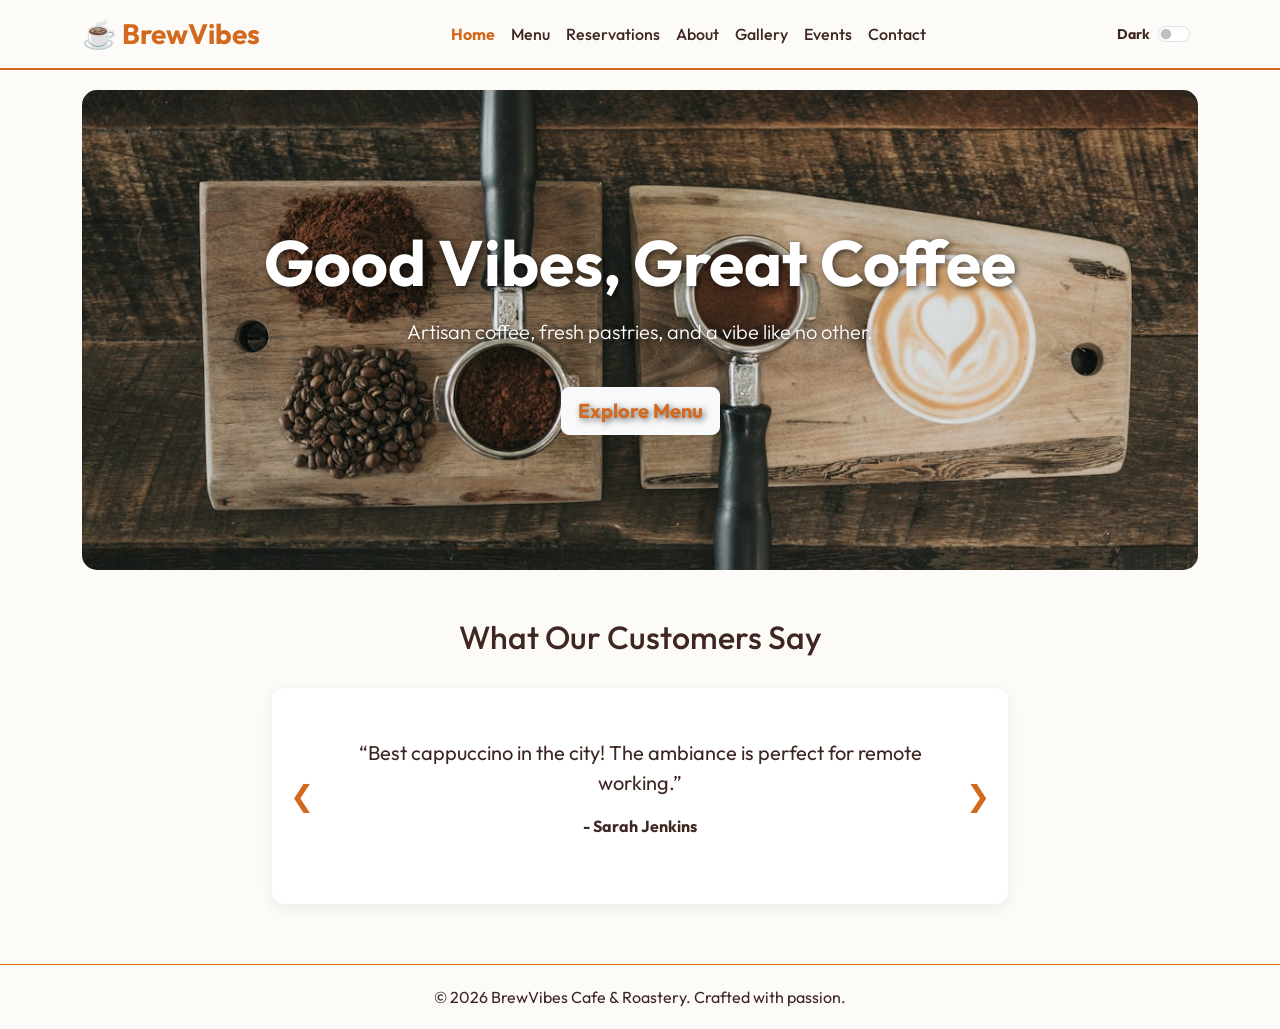
==== index.html @ 3d9e4dc1 "feat: expand navbar to include Gallery and Events links on all pages" ====
<!DOCTYPE html>
<html lang="en" data-theme="light">
<head>
    <meta charset="UTF-8">
    <meta name="viewport" content="width=device-width, initial-scale=1.0">
    <title>Home | BrewVibes Cafe</title>
    <link href="https://cdn.jsdelivr.net/npm/bootstrap@5.3.0/dist/css/bootstrap.min.css" rel="stylesheet">
    <link href="https://fonts.googleapis.com/css2?family=Outfit:wght@300;400;600;700&display=swap" rel="stylesheet">
    <link rel="stylesheet" href="css/style.css">
</head>
<body>
    <nav class="navbar navbar-expand-lg sticky-top">
        <div class="container">
            <a class="navbar-brand fw-bold fs-3" href="index.html" style="color: var(--primary-color);">&#9749; BrewVibes</a>
            <button class="navbar-toggler" type="button" data-bs-toggle="collapse" data-bs-target="#navbarNav">
                <span class="navbar-toggler-icon"></span>
            </button>
            <div class="collapse navbar-collapse" id="navbarNav">
                <ul class="navbar-nav mx-auto">
                    <li class="nav-item"><a class="nav-link active" href="index.html">Home</a></li>
                    <li class="nav-item"><a class="nav-link" href="menu.html">Menu</a></li>
                    <li class="nav-item"><a class="nav-link" href="reservations.html">Reservations</a></li>
                    <li class="nav-item"><a class="nav-link" href="about.html">About</a></li>
                    <li class="nav-item"><a class="nav-link" href="gallery.html">Gallery</a></li>
                    <li class="nav-item"><a class="nav-link" href="events.html">Events</a></li>
                    <li class="nav-item"><a class="nav-link" href="contact.html">Contact</a></li>
                </ul>
                <div class="d-flex align-items-center ms-3">
                    <span class="me-2 small fw-bold">Dark</span>
                    <div class="form-check form-switch mb-0">
                        <input class="form-check-input" type="checkbox" id="theme-toggle">
                    </div>
                </div>
            </div>
        </div>
    </nav>
    <div class="container">
        <div class="hero">
            <div>
                <h1 class="display-3 fw-bold">Good Vibes, Great Coffee</h1>
                <p class="lead mt-3">Artisan coffee, fresh pastries, and a vibe like no other.</p>
                <a href="menu.html" class="btn btn-light btn-lg mt-4 fw-bold" style="color:#d2691e;">Explore Menu</a>
            </div>
        </div>
        <div class="row mt-5">
            <div class="col-12 text-center mb-4"><h2>What Our Customers Say</h2></div>
            <div class="col-md-8 mx-auto">
                <div class="carousel-container">
                    <button class="carousel-btn prev-btn">&#10094;</button>
                    <button class="carousel-btn next-btn">&#10095;</button>
                    <div class="carousel-slide active">
                        <p class="fs-5">&ldquo;Best cappuccino in the city! The ambiance is perfect for remote working.&rdquo;</p>
                        <p class="fw-bold">- Sarah Jenkins</p>
                    </div>
                    <div class="carousel-slide">
                        <p class="fs-5">&ldquo;I come here every Sunday for their almond croissants. Absolute perfection.&rdquo;</p>
                        <p class="fw-bold">- Mike D.</p>
                    </div>
                    <div class="carousel-slide">
                        <p class="fs-5">&ldquo;The staff is so friendly, and the single-origin pour over changed my life.&rdquo;</p>
                        <p class="fw-bold">- Elena R.</p>
                    </div>
                </div>
            </div>
        </div>
    </div>
    <footer class="footer text-center">
        <div class="container">
            <p class="mb-0">&copy; 2026 BrewVibes Cafe &amp; Roastery. Crafted with passion.</p>
        </div>
    </footer>
    <script src="https://cdn.jsdelivr.net/npm/bootstrap@5.3.0/dist/js/bootstrap.bundle.min.js"></script>
    <script src="js/main.js"></script>
</body>
</html>
---- css/style.css ----
:root {
  --primary-color: #d2691e;
  --bg-color: #fdfbf7;
  --text-color: #3e2723;
  --card-bg: #ffffff;
  --nav-bg: #fdfbf7;
}

[data-theme="dark"] {
  --primary-color: #ffb74d;
  --bg-color: #2e1d16;
  --text-color: #f5f5f5;
  --card-bg: #3e2723;
  --nav-bg: #2e1d16;
}

body {
  background-color: var(--bg-color);
  color: var(--text-color);
  font-family: 'Outfit', sans-serif;
  transition: background-color 0.3s, color 0.3s;
}

.navbar {
  background-color: var(--nav-bg);
  border-bottom: 2px solid var(--primary-color);
}

.nav-link {
  color: var(--text-color) !important;
  font-weight: 500;
}

.nav-link.active {
  color: var(--primary-color) !important;
  font-weight: bold;
}

.hero {
  background: url('../images/hero.jpg') center/cover no-repeat;
  min-height: 480px;
  border-radius: 15px;
  margin-top: 20px;
  display: flex;
  align-items: center;
  justify-content: center;
  text-align: center;
  color: white;
  text-shadow: 2px 2px 6px rgba(0,0,0,0.6);
  padding: 60px 20px;
}

/* Cards */
.card {
  background-color: var(--card-bg);
  border: none;
  border-radius: 12px;
  box-shadow: 0 4px 15px rgba(0,0,0,0.07);
  transition: transform 0.25s ease, box-shadow 0.25s ease;
  color: var(--text-color);
}

.card:hover {
  transform: translateY(-6px);
  box-shadow: 0 8px 25px rgba(0,0,0,0.12);
}

/* Menu images */
.menu-img {
  width: 100%;
  height: 220px;
  object-fit: cover;
  border-radius: 12px 12px 0 0;
}

/* Filter buttons */
.filter-btn {
  border-color: var(--primary-color);
  color: var(--primary-color);
}

.filter-btn.active,
.filter-btn:hover {
  background-color: var(--primary-color);
  color: #fff;
  border-color: var(--primary-color);
}

/* Testimonials Carousel */
.carousel-container {
  position: relative;
  background: var(--card-bg);
  border-radius: 12px;
  padding: 50px 60px;
  text-align: center;
  box-shadow: 0 4px 15px rgba(0,0,0,0.07);
}
.carousel-slide { display: none; animation: fadeIn 0.4s ease; }
.carousel-slide.active { display: block; }
@keyframes fadeIn { from { opacity: 0; } to { opacity: 1; } }
.carousel-btn {
  position: absolute;
  top: 50%;
  transform: translateY(-50%);
  background: none;
  border: none;
  font-size: 1.8rem;
  color: var(--primary-color);
  cursor: pointer;
}
.prev-btn { left: 12px; }
.next-btn { right: 12px; }

/* Form validation */
.is-invalid { border-color: #dc3545 !important; }
.error-msg { color: #dc3545; font-size: 0.8em; display: none; margin-top: 4px; }
.is-invalid + .error-msg { display: block; }

.footer {
  margin-top: 60px;
  padding: 20px 0;
  border-top: 1px solid var(--primary-color);
}
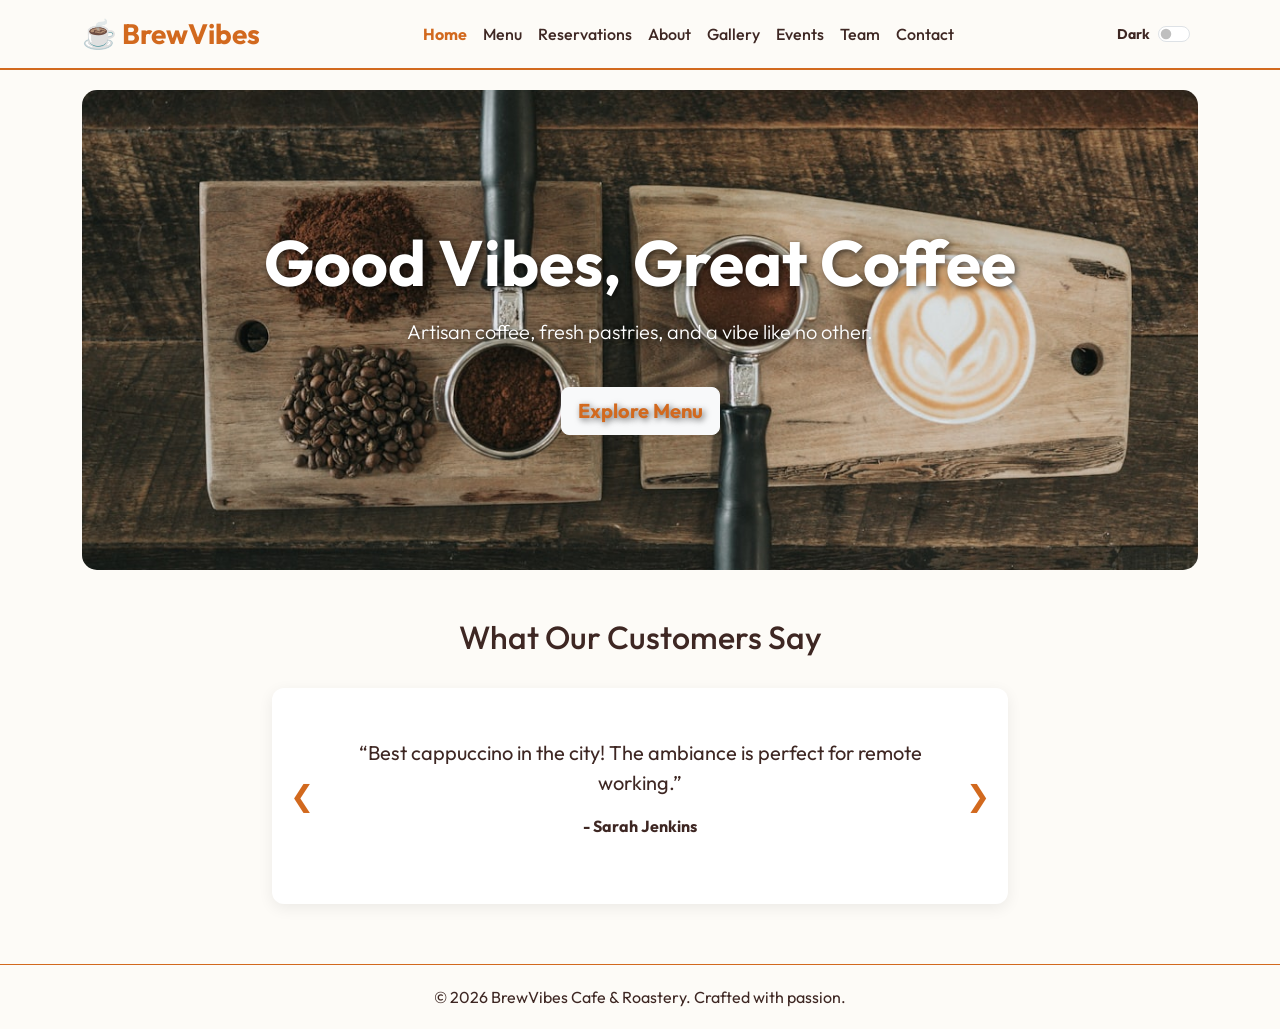
==== commit c5fdf990: "feat: add Team link to navbar on all existing pages" ====
--- a/index.html
+++ b/index.html
@@ -23,6 +23,7 @@
                     <li class="nav-item"><a class="nav-link" href="about.html">About</a></li>
                     <li class="nav-item"><a class="nav-link" href="gallery.html">Gallery</a></li>
                     <li class="nav-item"><a class="nav-link" href="events.html">Events</a></li>
+                    <li class="nav-item"><a class="nav-link" href="team.html">Team</a></li>
                     <li class="nav-item"><a class="nav-link" href="contact.html">Contact</a></li>
                 </ul>
                 <div class="d-flex align-items-center ms-3">
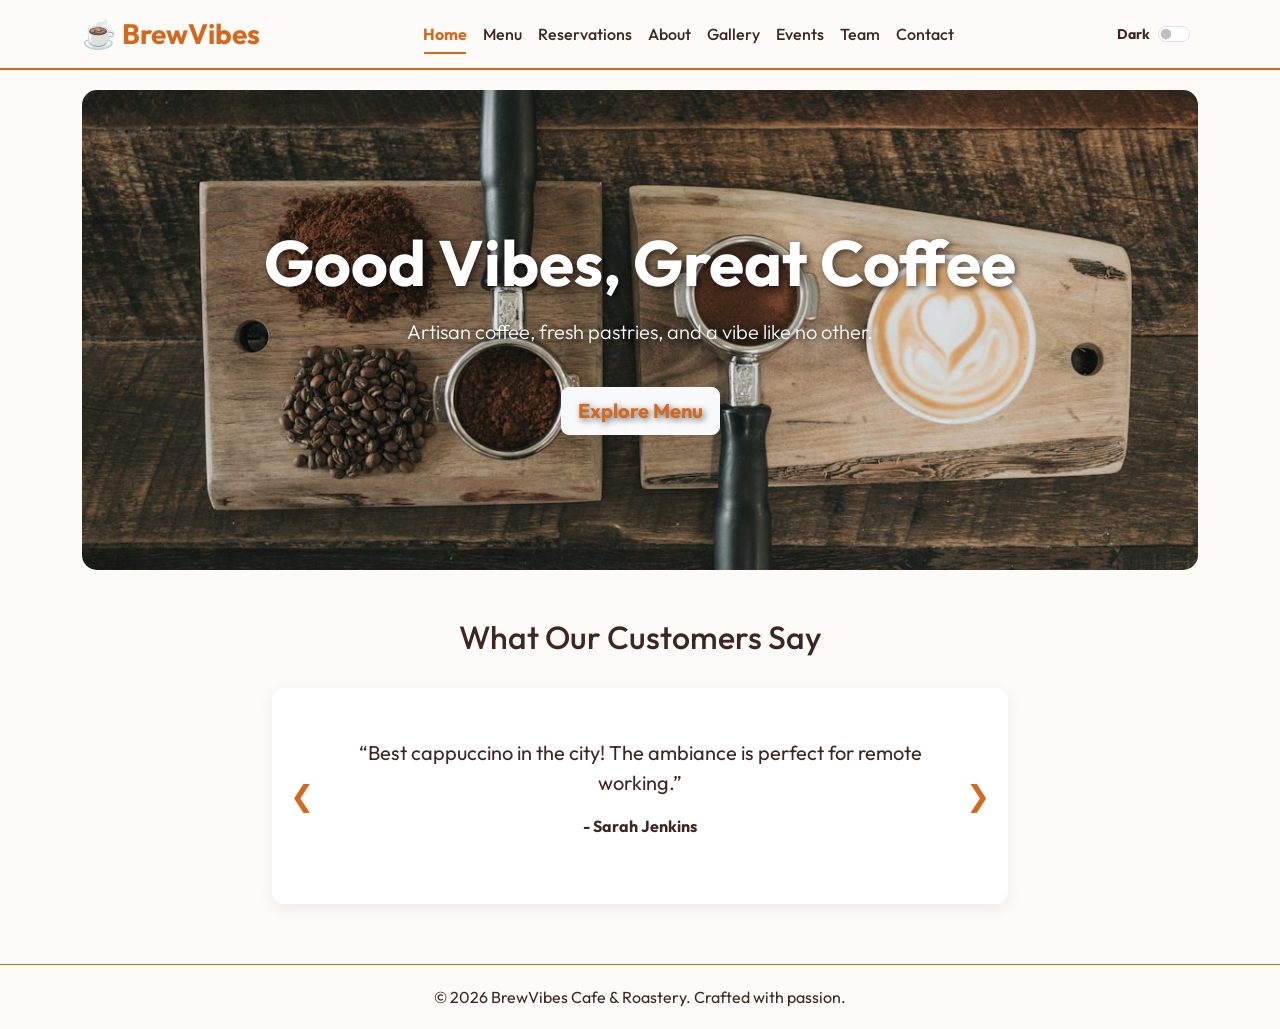
==== commit f0929f4b: "fix: resolve duplicate navbar in gallery and missing links in events" ====
--- a/index.html
+++ b/index.html
@@ -3,16 +3,18 @@
 <head>
     <meta charset="UTF-8">
     <meta name="viewport" content="width=device-width, initial-scale=1.0">
+    <meta name="description" content="BrewVibes Cafe & Roastery - Artisan coffee, fresh pastries, and a vibe like no other.">
     <title>Home | BrewVibes Cafe</title>
     <link href="https://cdn.jsdelivr.net/npm/bootstrap@5.3.0/dist/css/bootstrap.min.css" rel="stylesheet">
     <link href="https://fonts.googleapis.com/css2?family=Outfit:wght@300;400;600;700&display=swap" rel="stylesheet">
+    <link rel="icon" type="image/svg+xml" href="images/favicon.svg">
     <link rel="stylesheet" href="css/style.css">
 </head>
 <body>
     <nav class="navbar navbar-expand-lg sticky-top">
         <div class="container">
-            <a class="navbar-brand fw-bold fs-3" href="index.html" style="color: var(--primary-color);">&#9749; BrewVibes</a>
-            <button class="navbar-toggler" type="button" data-bs-toggle="collapse" data-bs-target="#navbarNav">
+            <a class="navbar-brand fw-bold fs-3" href="index.html" style="color: var(--primary-color);">☕ BrewVibes</a>
+            <button class="navbar-toggler" type="button" data-bs-toggle="collapse" data-bs-target="#navbarNav" aria-label="Toggle navigation">
                 <span class="navbar-toggler-icon"></span>
             </button>
             <div class="collapse navbar-collapse" id="navbarNav">
@@ -29,7 +31,7 @@
                 <div class="d-flex align-items-center ms-3">
                     <span class="me-2 small fw-bold">Dark</span>
                     <div class="form-check form-switch mb-0">
-                        <input class="form-check-input" type="checkbox" id="theme-toggle">
+                        <input class="form-check-input" type="checkbox" id="theme-toggle" aria-label="Toggle Dark Mode">
                     </div>
                 </div>
             </div>
@@ -70,6 +72,7 @@
             <p class="mb-0">&copy; 2026 BrewVibes Cafe &amp; Roastery. Crafted with passion.</p>
         </div>
     </footer>
+    <button id="scrollTopBtn" aria-label="Scroll to top">&#8679;</button>
     <script src="https://cdn.jsdelivr.net/npm/bootstrap@5.3.0/dist/js/bootstrap.bundle.min.js"></script>
     <script src="js/main.js"></script>
 </body>
--- a/css/style.css
+++ b/css/style.css
@@ -121,3 +121,90 @@
   padding: 20px 0;
   border-top: 1px solid var(--primary-color);
 }
+
+/* Custom Text Selection */
+::selection {
+  background-color: var(--primary-color);
+  color: white;
+}
+
+/* Custom Scrollbar */
+::-webkit-scrollbar {
+  width: 10px;
+}
+::-webkit-scrollbar-track {
+  background: var(--bg-color);
+}
+::-webkit-scrollbar-thumb {
+  background: var(--primary-color);
+  border-radius: 5px;
+}
+::-webkit-scrollbar-thumb:hover {
+  background: #a0522d;
+}
+
+/* Responsive Typography */
+@media (max-width: 768px) {
+  .display-3 {
+    font-size: 2.5rem;
+  }
+  .hero {
+    padding: 40px 15px;
+  }
+}
+
+/* Smooth Scrolling */
+html {
+  scroll-behavior: smooth;
+}
+
+/* Scroll To Top Button */
+#scrollTopBtn {
+  position: fixed;
+  bottom: 28px;
+  right: 28px;
+  display: none;
+  width: 44px;
+  height: 44px;
+  border-radius: 50%;
+  background-color: var(--primary-color);
+  color: white;
+  border: none;
+  font-size: 1.3rem;
+  cursor: pointer;
+  box-shadow: 0 4px 14px rgba(0,0,0,0.25);
+  z-index: 999;
+  transition: opacity 0.3s;
+}
+#scrollTopBtn:hover { opacity: 0.85; }
+
+/* Nav link underline slide animation */
+.nav-link {
+  position: relative;
+}
+.nav-link::after {
+  content: '';
+  position: absolute;
+  width: 0;
+  height: 2px;
+  bottom: 0;
+  left: 50%;
+  transform: translateX(-50%);
+  background-color: var(--primary-color);
+  transition: width 0.3s ease;
+}
+.nav-link:hover::after,
+.nav-link.active::after {
+  width: 70%;
+}
+
+/* Card fade-in animation */
+.fade-in-card {
+  opacity: 0;
+  transform: translateY(20px);
+  transition: opacity 0.5s ease, transform 0.5s ease;
+}
+.fade-in-card.visible {
+  opacity: 1;
+  transform: translateY(0);
+}
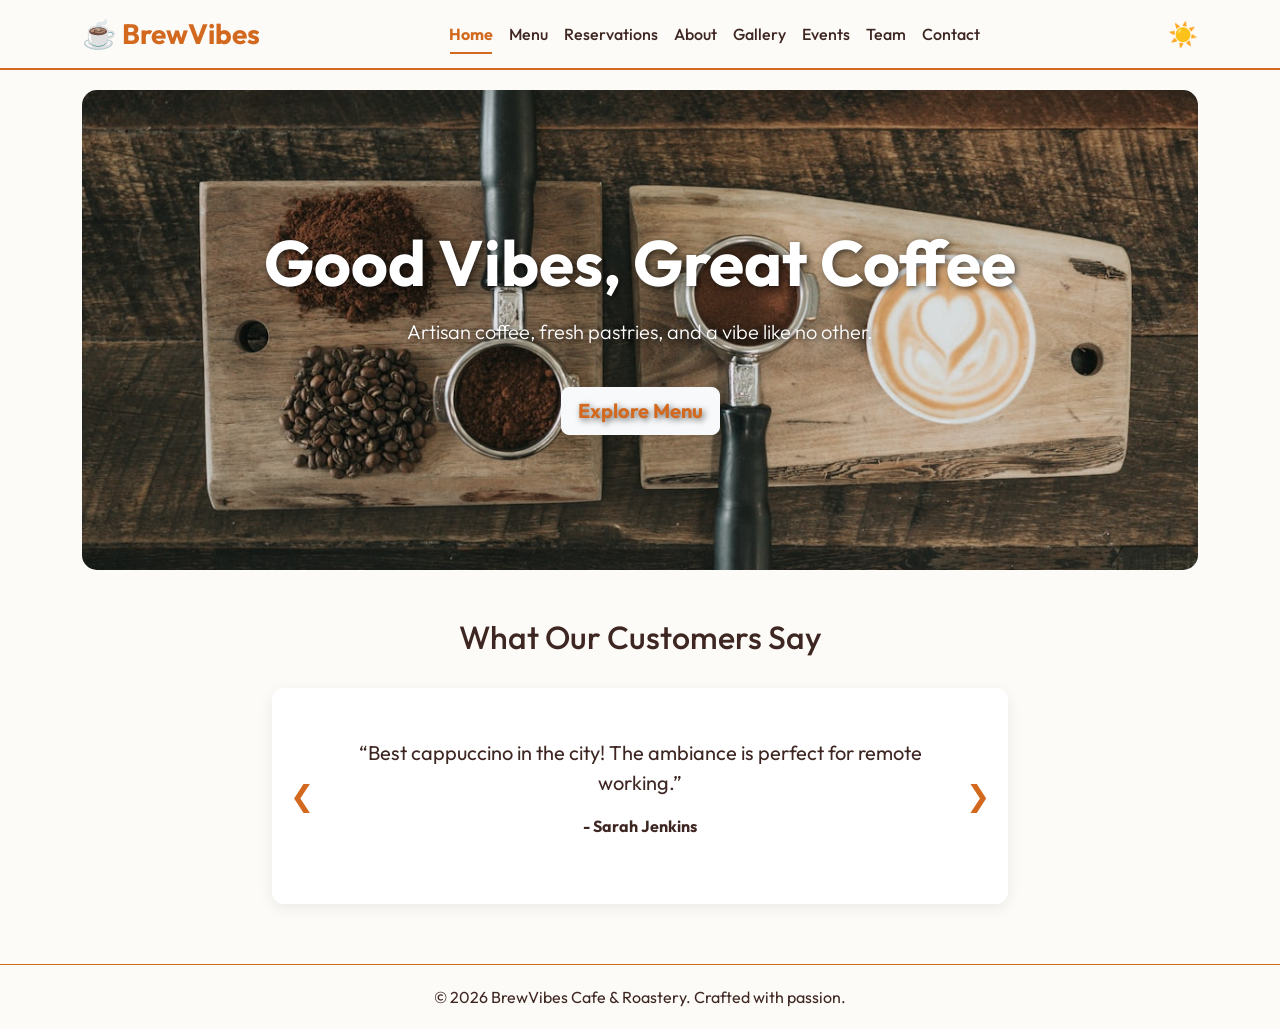
==== commit 69724930: "feat: replace dark mode toggle switch with sun/moon icon across all pages" ====
--- a/index.html
+++ b/index.html
@@ -29,10 +29,7 @@
                     <li class="nav-item"><a class="nav-link" href="contact.html">Contact</a></li>
                 </ul>
                 <div class="d-flex align-items-center ms-3">
-                    <span class="me-2 small fw-bold">Dark</span>
-                    <div class="form-check form-switch mb-0">
-                        <input class="form-check-input" type="checkbox" id="theme-toggle" aria-label="Toggle Dark Mode">
-                    </div>
+                    <button id="theme-toggle" class="btn border-0 fs-4 p-0" aria-label="Toggle Dark Mode" style="background:transparent;">☀️</button>
                 </div>
             </div>
         </div>
